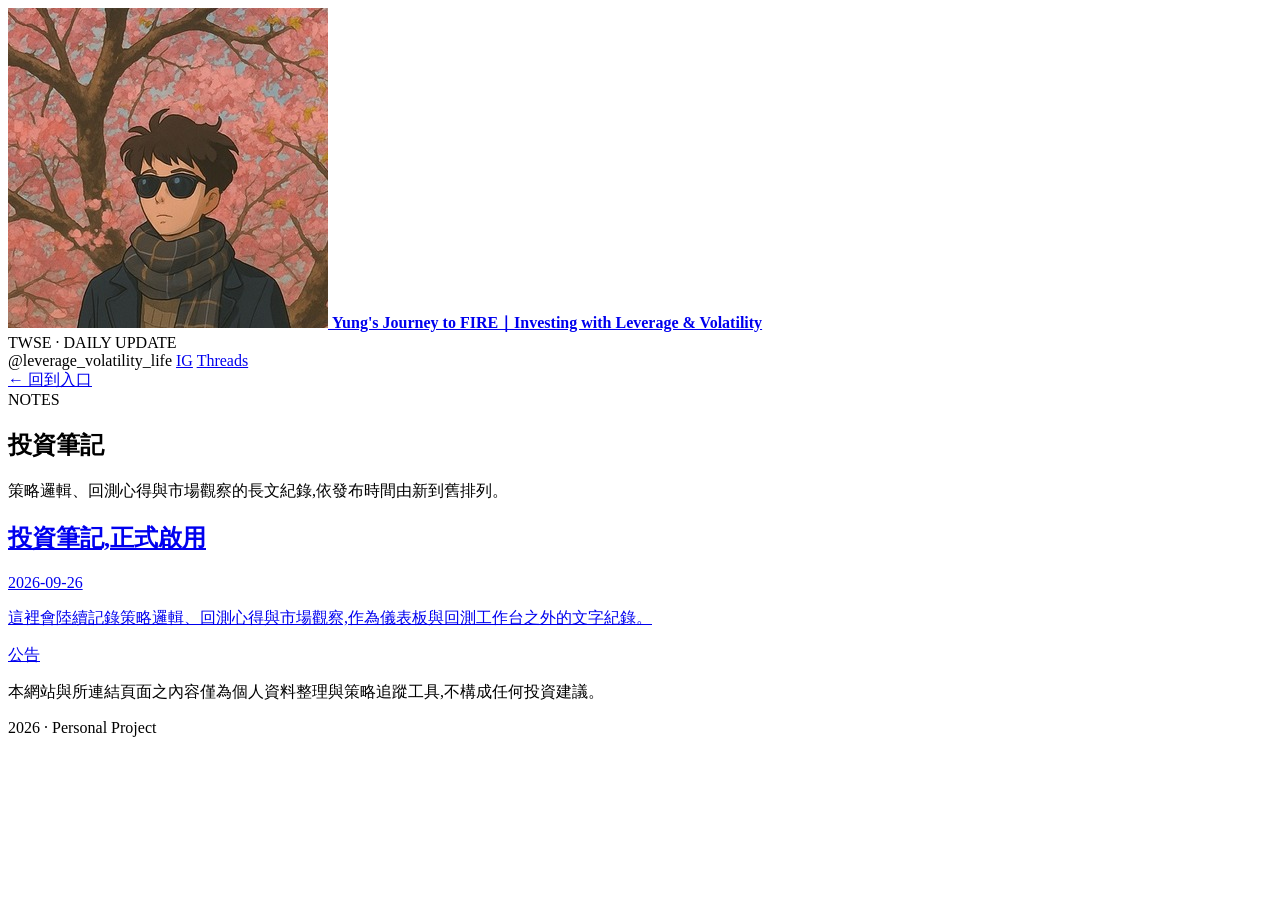
==== index.html @ 008fd6a5 "Add files via upload" ====
<!DOCTYPE html>
<html lang="zh-Hant">
<head>
<meta charset="UTF-8">
<meta name="viewport" content="width=device-width, initial-scale=1">
<title>投資筆記｜Yung's Journey to FIRE</title>
<meta name="description" content="策略邏輯、回測心得與市場觀察的長文紀錄。">
<link rel="icon" href="avatar.jpg">
<meta name="theme-color" content="#0a0e14">
<link rel="preconnect" href="https://fonts.googleapis.com">
<link rel="preconnect" href="https://fonts.gstatic.com" crossorigin>
<link href="https://fonts.googleapis.com/css2?family=Space+Grotesk:wght@400;500;600;700&family=Noto+Sans+TC:wght@400;500;700;900&family=JetBrains+Mono:wght@400;500;600&display=swap" rel="stylesheet">
<link rel="stylesheet" href="assets/site.css">
</head>
<body>

<div class="wrap">
  <header>
    <div class="header-row">
      <a class="brand" href="https://leveragevolatilitylife.github.io/" style="align-items:center;">
        <img class="avatar" src="avatar.jpg" alt="LeverageVolatilityLife">
        <b>Yung's Journey to FIRE｜Investing with Leverage &amp; Volatility</b>
      </a>
      <div class="header-right">
        <div class="meta-date">TWSE · DAILY UPDATE</div>
        <div class="social">
          <span class="handle">@leverage_volatility_life</span>
          <a href="https://www.instagram.com/leverage_volatility_life/" target="_blank" rel="noopener">IG</a>
          <a href="https://www.threads.net/@leverage_volatility_life" target="_blank" rel="noopener">Threads</a>
        </div>
      </div>
    </div>
  </header>

  <section class="page-intro">
    <a class="breadcrumb" href="https://leveragevolatilitylife.github.io/">← 回到入口</a>
    <div class="eyebrow-line">NOTES</div>
    <h1>投資筆記</h1>
    <p>策略邏輯、回測心得與市場觀察的長文紀錄,依發布時間由新到舊排列。</p>
  </section>

  <section class="note-list" id="noteList">
    <!-- 由 posts.json 動態產生,見下方 script -->
  </section>

  <footer>
    <p class="disclaimer">本網站與所連結頁面之內容僅為個人資料整理與策略追蹤工具,不構成任何投資建議。</p>
    <div class="links"><span id="footYear"></span></div>
  </footer>
</div>

<script>
  document.getElementById('footYear').textContent = new Date().getFullYear() + ' · Personal Project';

  fetch('posts.json', { cache: 'no-store' })
    .then(function(res){ return res.json(); })
    .then(function(posts){
      var list = document.getElementById('noteList');
      if (!posts || posts.length === 0){
        list.innerHTML = '<div class="note-empty">尚無文章,敬請期待 ···</div>';
        return;
      }
      posts.sort(function(a,b){ return new Date(b.date) - new Date(a.date); });

      list.innerHTML = posts.map(function(p){
        var tags = (p.tags || []).map(function(t){ return '<span class="tag">' + t + '</span>'; }).join('');
        return (
          '<a class="note-item" href="' + p.slug + '.html">' +
            '<div class="row-top">' +
              '<h2>' + p.title + '</h2>' +
              '<span class="date">' + p.date + '</span>' +
            '</div>' +
            '<p class="summary">' + p.summary + '</p>' +
            '<div class="tags">' + tags + '</div>' +
          '</a>'
        );
      }).join('');
    })
    .catch(function(){
      document.getElementById('noteList').innerHTML =
        '<div class="note-empty">尚無文章,敬請期待 ···</div>';
    });
</script>

</body>
</html>
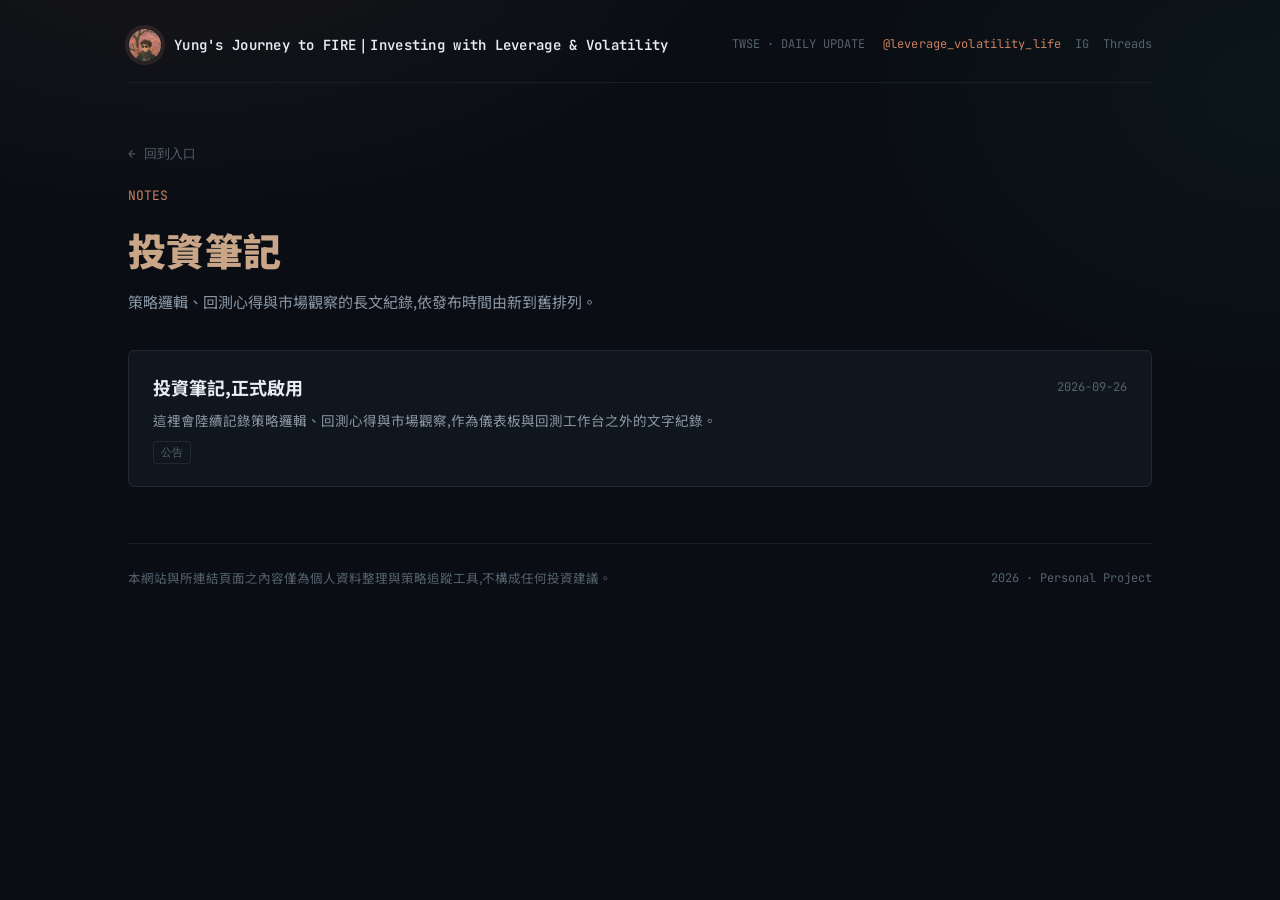
==== commit 661dde62: "Add files via upload" ====
--- a/index.html
+++ b/index.html
@@ -56,7 +56,8 @@
     .then(function(res){ return res.json(); })
     .then(function(posts){
       var list = document.getElementById('noteList');
-      if (!posts || posts.length === 0){
+      posts = (posts || []).filter(function(p){ return !p.hidden; });
+      if (posts.length === 0){
         list.innerHTML = '<div class="note-empty">尚無文章,敬請期待 ···</div>';
         return;
       }
--- a/assets/site.css
+++ b/assets/site.css
@@ -0,0 +1,244 @@
+/* ============================================================
+   LeverageVolatilityLife — 共用樣式表
+   給 /notes/ 底下的頁面(文章列表、文章範本)使用,
+   色彩與字體 token 與首頁 index.html 保持一致。
+   若之後想調整全站色彩,改這個檔案即可,不用一篇一篇改。
+   ============================================================ */
+
+:root{
+  --bg: #0a0e14;
+  --bg-panel: #10161d;
+  --bg-panel-hover: #131b23;
+  --border: #202932;
+  --border-soft: #171e26;
+  --text-primary: #e7edf3;
+  --text-secondary: #8a97a6;
+  --text-tertiary: #55626f;
+  --heading: #c9a688;
+  --accent: #c9805f;
+  --accent-rgb: 201,128,95;
+  --green: #34d399;
+  --green-dim: #16352a;
+  --amber: #fbbf24;
+  --amber-dim: #3a2f14;
+  --font-latin: 'Space Grotesk', sans-serif;
+  --font-zh: 'Noto Sans TC', sans-serif;
+  --font-mono: 'JetBrains Mono', monospace;
+}
+
+*{ margin:0; padding:0; box-sizing:border-box; }
+html{ scroll-behavior:smooth; }
+
+body{
+  background: var(--bg);
+  color: var(--text-primary);
+  font-family: var(--font-zh);
+  line-height: 1.6;
+  -webkit-font-smoothing: antialiased;
+  min-height: 100vh;
+  background-image:
+    radial-gradient(ellipse 900px 500px at 15% -10%, rgba(var(--accent-rgb),0.07), transparent 60%),
+    radial-gradient(ellipse 700px 500px at 100% 10%, rgba(52,211,153,0.04), transparent 60%);
+  background-repeat: no-repeat;
+}
+
+a{ color:inherit; text-decoration:none; }
+
+.wrap{
+  max-width: 1080px;
+  margin: 0 auto;
+  padding: 0 28px;
+}
+.wrap.narrow{ max-width: 760px; }
+
+/* ---------- Header (與首頁共用) ---------- */
+header{ padding: 28px 0 0; }
+.header-row{
+  display:flex;
+  align-items:center;
+  justify-content:space-between;
+  flex-wrap:wrap;
+  gap:10px 18px;
+  padding-bottom: 20px;
+  border-bottom: 1px solid var(--border-soft);
+}
+@media (max-width: 560px){ .meta-date{ display:none; } }
+@media (max-width: 380px){ .social .handle{ display:none; } }
+
+.brand{
+  display:flex;
+  align-items:center;
+  gap:12px;
+  font-family: var(--font-mono);
+  font-size: 14px;
+  letter-spacing: 0.02em;
+  color: var(--text-primary);
+}
+.brand .avatar{
+  width:34px; height:34px;
+  border-radius:50%;
+  object-fit:cover;
+  border: 1px solid var(--border);
+  box-shadow: 0 0 0 3px rgba(var(--accent-rgb),0.15);
+  flex-shrink:0;
+}
+.brand b{ font-weight:600; }
+.header-right{ display:flex; align-items:center; gap:18px; }
+.meta-date{ font-family: var(--font-mono); font-size: 12px; color: var(--text-tertiary); }
+.social{ display:flex; align-items:center; gap:14px; font-family: var(--font-mono); font-size: 12px; }
+.social .handle{ color: var(--accent); letter-spacing: 0.01em; }
+.social a{ color: var(--text-tertiary); transition: color .2s ease; }
+.social a:hover{ color: var(--accent); }
+
+/* ---------- Page intro（列表頁 / 文章頁的標題區）---------- */
+.page-intro{ padding: 56px 0 8px; }
+.breadcrumb{
+  font-family: var(--font-mono);
+  font-size: 12.5px;
+  color: var(--text-tertiary);
+  margin-bottom: 22px;
+  display:inline-block;
+}
+.breadcrumb:hover{ color: var(--accent); }
+.eyebrow-line{
+  font-family: var(--font-mono);
+  font-size: 13px;
+  color: var(--accent);
+  margin-bottom: 16px;
+}
+.page-intro h1{
+  font-family: var(--font-zh);
+  font-weight: 900;
+  font-size: clamp(26px, 4.2vw, 38px);
+  line-height: 1.4;
+  color: var(--heading);
+  letter-spacing: 0.01em;
+}
+.page-intro p{
+  max-width: 560px;
+  margin-top: 14px;
+  color: var(--text-secondary);
+  font-size: 15px;
+}
+
+/* ---------- 文章列表 ---------- */
+.note-list{
+  padding: 28px 0 56px;
+  display:flex;
+  flex-direction:column;
+  gap:14px;
+}
+.note-item{
+  display:flex;
+  flex-direction:column;
+  gap:8px;
+  background: var(--bg-panel);
+  border: 1px solid var(--border);
+  border-radius: 6px;
+  padding: 22px 24px;
+  transition: transform .2s ease, border-color .2s ease, background .2s ease;
+}
+a.note-item:hover{
+  transform: translateY(-2px);
+  background: var(--bg-panel-hover);
+  border-color: var(--accent);
+}
+.note-item .row-top{
+  display:flex;
+  align-items:center;
+  justify-content:space-between;
+  gap:12px;
+  flex-wrap:wrap;
+}
+.note-item .date{
+  font-family: var(--font-mono);
+  font-size: 12px;
+  color: var(--text-tertiary);
+  white-space:nowrap;
+}
+.note-item h2{
+  font-size: 18px;
+  font-weight: 700;
+  color: var(--text-primary);
+}
+.note-item .summary{
+  font-size: 13.5px;
+  color: var(--text-secondary);
+}
+.note-item .tags{ display:flex; flex-wrap:wrap; gap:6px; margin-top:2px; }
+.tag{
+  font-family: var(--font-mono);
+  font-size: 10.5px;
+  color: var(--text-tertiary);
+  border: 1px solid var(--border);
+  padding: 2px 7px;
+  border-radius: 3px;
+}
+.note-empty{
+  padding: 40px 24px;
+  text-align:center;
+  color: var(--text-tertiary);
+  font-size: 14px;
+  border: 1px dashed var(--border);
+  border-radius: 6px;
+}
+
+/* ---------- 文章內文（template.html 用）---------- */
+.article-meta{
+  display:flex;
+  align-items:center;
+  gap:14px;
+  flex-wrap:wrap;
+  font-family: var(--font-mono);
+  font-size: 12px;
+  color: var(--text-tertiary);
+  margin: 18px 0 40px;
+  padding-bottom: 24px;
+  border-bottom: 1px solid var(--border-soft);
+}
+.prose{ padding-bottom: 72px; font-size: 15.5px; }
+.prose h2{
+  font-size: 21px;
+  color: var(--heading);
+  margin: 40px 0 14px;
+  font-weight: 700;
+}
+.prose h3{
+  font-size: 17px;
+  color: var(--text-primary);
+  margin: 28px 0 10px;
+  font-weight: 700;
+}
+.prose p{ margin: 0 0 16px; color: var(--text-primary); }
+.prose p.lead{ color: var(--text-secondary); font-size: 16.5px; }
+.prose ul, .prose ol{ margin: 0 0 16px 22px; color: var(--text-primary); }
+.prose li{ margin-bottom: 6px; }
+.prose blockquote{
+  border-left: 3px solid var(--accent);
+  padding: 4px 0 4px 18px;
+  color: var(--text-secondary);
+  margin: 20px 0;
+}
+.prose code{
+  font-family: var(--font-mono);
+  font-size: 0.9em;
+  background: var(--bg-panel);
+  border: 1px solid var(--border);
+  padding: 1px 6px;
+  border-radius: 4px;
+}
+.prose img{ max-width:100%; border-radius:6px; margin:20px 0; border:1px solid var(--border); }
+.prose hr{ border:none; border-top:1px solid var(--border-soft); margin:32px 0; }
+
+/* ---------- Footer（與首頁共用）---------- */
+footer{
+  border-top: 1px solid var(--border-soft);
+  padding: 24px 0 40px;
+  display:flex;
+  align-items:center;
+  justify-content:space-between;
+  gap:16px;
+  flex-wrap:wrap;
+}
+footer .disclaimer{ font-size: 12.5px; color: var(--text-tertiary); max-width: 640px; }
+footer .links{ font-family: var(--font-mono); font-size: 12px; color: var(--text-tertiary); }
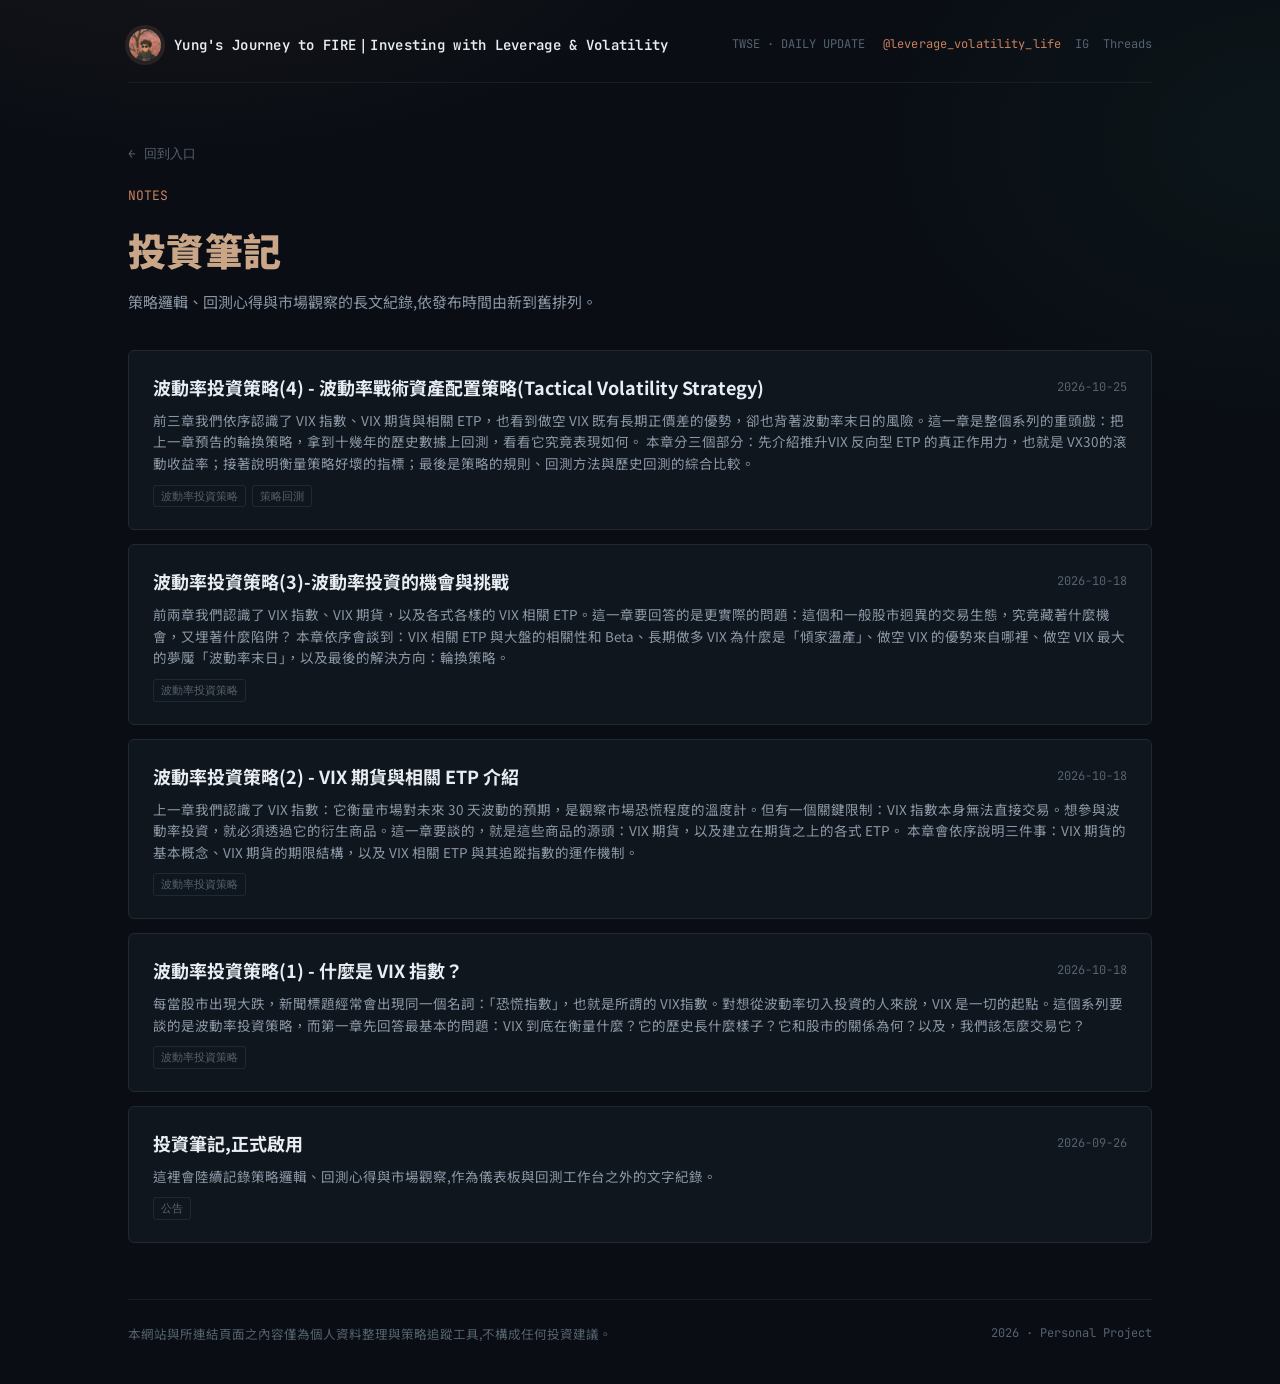
==== commit 84a1cab0: "Harden notes pages: escape list output, noindex admin, single h1 per post - index.html escapes title" ====
--- a/index.html
+++ b/index.html
@@ -63,15 +63,16 @@
       }
       posts.sort(function(a,b){ return new Date(b.date) - new Date(a.date); });
 
+      var esc = function(v){ return String(v == null ? '' : v).replace(/&/g,'&amp;').replace(/</g,'&lt;').replace(/>/g,'&gt;').replace(/"/g,'&quot;').replace(/'/g,'&#39;'); };
       list.innerHTML = posts.map(function(p){
-        var tags = (p.tags || []).map(function(t){ return '<span class="tag">' + t + '</span>'; }).join('');
+        var tags = (p.tags || []).map(function(t){ return '<span class="tag">' + esc(t) + '</span>'; }).join('');
         return (
-          '<a class="note-item" href="' + p.slug + '.html">' +
+          '<a class="note-item" href="' + encodeURIComponent(p.slug) + '.html">' +
             '<div class="row-top">' +
-              '<h2>' + p.title + '</h2>' +
-              '<span class="date">' + p.date + '</span>' +
+              '<h2>' + esc(p.title) + '</h2>' +
+              '<span class="date">' + esc(p.date) + '</span>' +
             '</div>' +
-            '<p class="summary">' + p.summary + '</p>' +
+            '<p class="summary">' + esc(p.summary) + '</p>' +
             '<div class="tags">' + tags + '</div>' +
           '</a>'
         );
